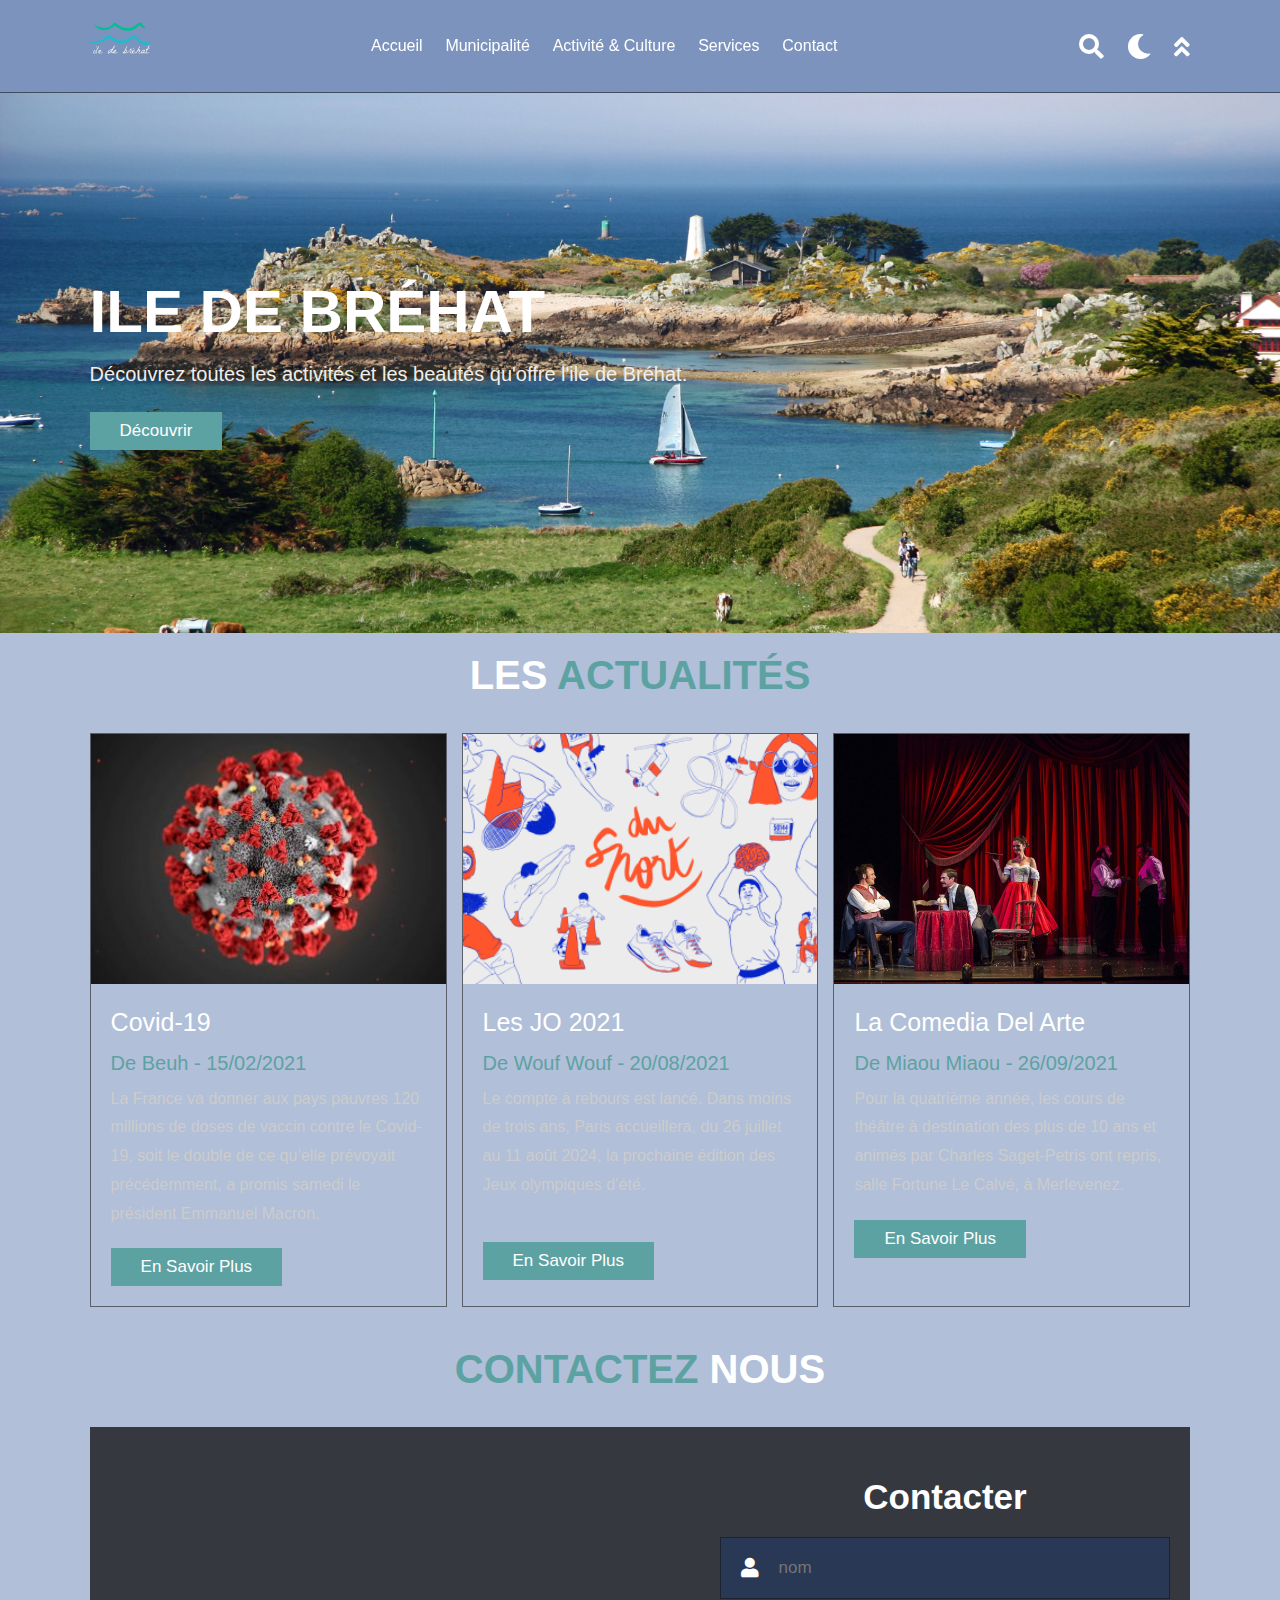
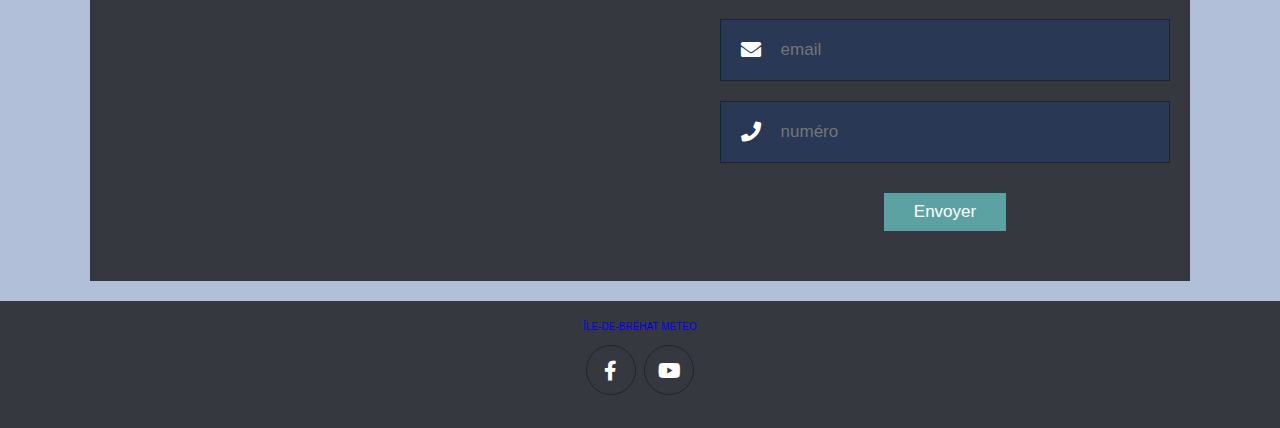
==== index.html @ 63521829 "Add files via upload" ====
<!DOCTYPE html>
<html lang="en">
<head>
    <meta charset="UTF-8">
    <meta http-equiv="X-UA-Compatible" content="IE=edge">
    <meta name="viewport" content="width=device-width, initial-scale=1.0">
    <title>Ile de Bréhat</title>

    <!-- font awesome cdn link  -->
    <link rel="stylesheet" href="https://cdnjs.cloudflare.com/ajax/libs/font-awesome/5.15.4/css/all.min.css">

    <!-- custom css file link  -->
    <link rel="stylesheet" href="css/style.css">

</head>
<body>
    
<!-- header section starts  -->

<header class="header">

    <a href="index.html" class="logo">
        <img src="images/logo3.png" alt="">
    </a>

    <nav class="navbar">
        <a href="index.html">Accueil</a>
        <a href="municipalites.html" >Municipalité</a>
        <a href="activites.html">Activité & Culture</a>
        <a href="services.html">Services</a>
        <!-- <a href="#review">review</a> -->
        <a href="index.html">contact</a>
        <!-- <a href="#blogs">blogs</a> -->
    </nav>

    <div class="icons">
        <div class="fas fa-search" id="search-btn"></div>
        <div class="fas fa-moon" id="moon-btn"></div>
        <div class="fas fa-angle-double-up" id="haut-btn"></div>
        <div class="fas fa-bars" id="menu-btn"></div>
    </div>

    <div class="search-form">
        <input type="search" id="search-box" placeholder="Rechercher">
        <label for="search-box" class="fas fa-search"></label>
    </div>


</header>

<!-- header section ends -->

<!-- home section starts  -->

<section class="home" id="home">

    <div class="content">
        <h3>Ile de Bréhat</h3>
        <p>Découvrez toutes les activités et les beautés qu'offre l'ile de Bréhat.</p>
        <a href="activites.html" class="btn">Découvrir</a>
    </div>

</section>

<!-- home section ends -->

<!-- review section starts  -->

<section class="article" id="article">

    <h1 class="heading"> les <span>actualités</span> </h1>

    <div class="box-container">

        <div class="box">
            <div class="image">
                <img src="images/covid.jpg" alt="">
            </div>
            <div class="content">
                <a href="#" class="title">Covid-19</a>
                <span>De beuh - 15/02/2021</span>
                <p>La France va donner aux pays pauvres 120 millions de doses de vaccin contre le Covid-19, soit le double de ce qu’elle prévoyait précédemment, a promis samedi le président Emmanuel Macron.</p>
                <a href="#" class="btn">En savoir plus</a>
            </div>
        </div>

        <div class="box">
            <div class="image">
                <img src="images/sport.png" alt="">
            </div>
            <div class="content">
                <a href="#" class="title">Les JO 2021</a>
                <span>De wouf wouf - 20/08/2021</span>
                <p>Le compte à rebours est lancé. Dans moins de trois ans, Paris accueillera, du 26 juillet au 11 août 2024, la prochaine édition des Jeux olympiques d’été.</p>
                <br></br>
                <a href="#" class="btn">En savoir plus</a>
            </div>
        </div>

        <div class="box">
            <div class="image">
                <img src="images/theatre.jpg" alt="">
            </div>
            <div class="content">
                <a href="#" class="title">La comedia del arte</a>
                <span>De miaou miaou - 26/09/2021</span>
                <p>Pour la quatrième année, les cours de théâtre à destination des plus de 10 ans et animés par Charles Saget-Petris ont repris, salle Fortune Le Calvé, à Merlevenez.</p>
                <a href="#" class="btn">En savoir plus</a>
            </div>
        </div>

    </div>

</section>

<!-- review section ends -->

<!-- contact section starts  -->

<section class="contact" id="contact">

    <h1 class="heading"> <span>contactez</span> nous </h1>

    <div class="row">

        <iframe src="https://www.google.com/maps/embed?pb=!1m14!1m8!1m3!1d42006.82214491764!2d-3.0434056!3d48.8500792!3m2!1i1024!2i768!4f13.1!3m3!1m2!1s0x48120ffd48454b05%3A0x40ca5cd36e639e0!2zw45sZS1kZS1CcsOpaGF0!5e0!3m2!1sen!2sfr!4v1632668068904!5m2!1sen!2sfr" width="600" height="450" style="border:0;" allowfullscreen="" loading="lazy"></iframe>
        
        <form action="">
            <h3>Contacter</h3>
            <div class="inputBox">
                <span class="fas fa-user"></span>
                <input type="text" placeholder="nom">
            </div>
            <div class="inputBox">
                <span class="fas fa-envelope"></span>
                <input type="email" placeholder="email">
            </div>
            <div class="inputBox">
                <span class="fas fa-phone"></span>
                <input type="number" placeholder="numéro">
            </div>
            <input type="submit" value="envoyer" class="btn">
        </form>

    </div>

</section>

<!-- contact section ends -->


<!-- footer section starts  -->

<!-- pied de page  -->
<section class="footer">

    <!-- Météo  -->
    <div class="meteo">
        <a class="weatherwidget-io" href="https://forecast7.com/fr/48d85n3d00/ile-de-brehat/" data-label_1="ÎLE-DE-BRÉHAT" data-label_2="METEO" data-theme="dark" >ÎLE-DE-BRÉHAT METEO</a>
            <script>
            !function(d,s,id){var js,fjs=d.getElementsByTagName(s)[0];if(!d.getElementById(id)){js=d.createElement(s);js.id=id;js.src='https://weatherwidget.io/js/widget.min.js';fjs.parentNode.insertBefore(js,fjs);}}(document,'script','weatherwidget-io-js');
            </script>
    </div>
<!-- connection  -->
    <div class="share">
        <a href="https://fr-fr.facebook.com/ile.de.brehat" class="fab fa-facebook-f"></a>
        <a href="https://www.youtube.com/channel/UCKjtJqq0QdIYhCIgUOmA36Q" class="fab fa-youtube"></a>
    </div>

</section>

<!-- footer section ends -->

<!-- custom js file link  -->
<script src="js/script.js"></script>
<script src="https://code.jquery.com/jquery-3.5.1.slim.min.js" integrity="sha384-DfXdz2htPH0lsSSs5nCTpuj/zy4C+OGpamoFVy38MVBnE+IbbVYUew+OrCXaRkfj" crossorigin="anonymous"></script>
<script src="https://cdn.jsdelivr.net/npm/bootstrap@4.5.3/dist/js/bootstrap.bundle.min.js" integrity="sha384-ho+j7jyWK8fNQe+A12Hb8AhRq26LrZ/JpcUGGOn+Y7RsweNrtN/tE3MoK7ZeZDyx" crossorigin="anonymous"></script>
    

</body>
</html>
---- css/style.css ----
@import url('https://fonts.googleapis.com/css2?family=Yaldevi:wght@500&display=swap');

:root{
    
    --main-color:rgb(93, 162, 162);
    --black:#0e0f0fc2;
    --bg:#0b388552;
    --border:.1rem solid rgba(19, 18, 18, 0.551);
}

*{
    font-family: 'Roboto', sans-serif;
    margin:0; padding:0;
    box-sizing: border-box;
    outline: none; border:none;
    text-decoration: none;
    text-transform: capitalize;
    transition: .2s linear;
}
*::selection{
    background-color: rgb(79, 133, 133);
    color: rgb(253, 251, 251);
}

html{
    font-size: 62.5%;
    overflow-x: hidden;
    scroll-padding-top: 9rem;
    scroll-behavior: smooth;
}

html::-webkit-scrollbar{
    width: .8rem;
}

html::-webkit-scrollbar-track{
    background: transparent;
}

html::-webkit-scrollbar-thumb{
    background: #fff;
    border-radius: 5rem;
}

body{
    background: var(--bg);
}

section{
    padding:2rem 7%;
}

.heading{
    text-align: center;
    color:#fff;
    text-transform: uppercase;
    padding-bottom: 3.5rem;
    font-size: 4rem;
}

.heading span{
    color:var(--main-color);
    text-transform: uppercase;
}

.btn{
    margin-top: 1rem;
    display: inline-block;
    padding:.9rem 3rem;
    font-size: 1.7rem;
    color:#fff;
    background: var(--main-color);
    cursor: pointer;
}

.btn:hover{
    letter-spacing: .2rem;
}

.header{
    background: var(--bg);
    display: flex;
    align-items: center;
    justify-content: space-between;
    padding:1.5rem 7%;
    border-bottom: var(--border);
    position: fixed;
    top:0; left: 0; right: 0;
    z-index: 1000;
}

.header .logo img{
    height: 6rem;
}

.header .navbar a{
    margin:0 1rem;
    font-size: 1.6rem;
    color:#fff;
}

.header .navbar a:hover{
    color:var(--main-color);
    border-bottom: .1rem solid var(--main-color);
    padding-bottom: .5rem;
}

.header .icons div{
    color:#fff;
    cursor: pointer;
    font-size: 2.5rem;
    margin-left: 2rem;
}

.header .icons div:hover{
    color:var(--main-color);
}

#menu-btn{
    display: none;
}

.header .search-form{
    position: absolute;
    top:115%; right: 7%;
    background: #fff;
    width: 50rem;
    height: 5rem;
    display: flex;
    align-items: center;
    transform: scaleY(0);
    transform-origin: top;
}

.header .search-form.active{
    transform: scaleY(1);
}

.header .search-form input{
    height: 100%;
    width: 100%;
    font-size: 1.6rem;
    color:var(--black);
    padding:1rem;
    text-transform: none;
}

.header .search-form label{
    cursor: pointer;
    font-size: 2.2rem;
    margin-right: 1.5rem;
    color:var(--black);
}

.header .search-form label:hover{
    color:var(--main-color);
}

.header .cart-items-container{
    position: absolute;
    top:100%; right: -100%;
    height: calc(100vh - 9.5rem);
    width: 35rem;
    background: #fff;
    padding:0 1.5rem;
}

.header .cart-items-container.active{
    right: 0;
}

.header .cart-items-container .cart-item{
    position: relative;
    margin:2rem 0;
    display: flex;
    align-items: center;
    gap:1.5rem;
}

.header .cart-items-container .cart-item .fa-times{
    position: absolute;
    top:1rem; right: 1rem;
    font-size: 2rem;
    cursor: pointer;
    color: var(--black);
}

.header .cart-items-container .cart-item .fa-times:hover{
    color:var(--main-color);
}

.header .cart-items-container .cart-item img{
    height: 7rem;
}

.header .cart-items-container .cart-item .content h3{
    font-size: 2rem;
    color:var(--black);
    padding-bottom: .5rem;
}

.header .cart-items-container .cart-item .content .price{
    font-size: 1.5rem;
    color:var(--main-color);
}

.header .cart-items-container .btn{
    width: 100%;
    text-align: center;
}

.home{
    margin-top: 93px;
    min-height: 30vh;
    height: auto;
    min-height: 60vh;
    display: flex;
    align-items: center;
    background:url(../images/menu.jfif) no-repeat;
    background-size: cover;
    background-position: center;
}

.home .content{
    max-width: 60rem;
}

.home .content h3{
    font-size: 6rem;
    text-transform: uppercase;
    color:#fff;
}

.home .content p{
    font-size: 2rem;
    font-weight: lighter;
    line-height: 1.8;
    padding:1rem 0;
    color:#eee;
    text-transform: none;
}

.article .box-container{
    display: grid;
    grid-template-columns: repeat(auto-fit, minmax(30rem, 1fr));
    gap:1.5rem;
}

.article .box-container .box{
    border:var(--border);    
}

.article .box-container .box .image{
    height: 25rem;
    overflow:hidden;
    width: 100%;
}

.article .box-container .box .image img{
    height: 100%;
    object-fit: cover;
    width: 100%;
}

.article .box-container .box:hover .image img{
    transform: scale(1.2);
}

.article .box-container .box .content{
    padding:2rem;
}

.article .box-container .box .content .title{
    font-size: 2.5rem;
    line-height: 1.5;
    color:#fff;
}
.article .box-container .box .content .title::selection{
background-color: rgb(79, 133, 133);
color: rgb(253, 251, 251);
}

.article .box-container .box .content .title:hover{
    color:var(--main-color);
}

.article .box-container .box .content span{
    color:var(--main-color);
    display: block;
    padding-top: 1rem;
    font-size: 2rem;
}
.article .box-container .box .content span::selection{
    background-color: rgb(79, 133, 133);
    color: rgb(253, 251, 251);
    } 
    
.article .box-container .box .content p{
    font-size: 1.6rem;
    line-height: 1.8;
    color:#ccc;
    padding:1rem 0;
    text-transform: none;
}
.article .box-container .box .content p::selection{
    background-color: rgb(79, 133, 133);
    color: rgb(253, 251, 251);
    } 

.contact .row{
    display: flex;
    background:var(--black);
    flex-wrap: wrap;
    gap:1rem;
}

.contact .row .map{
    flex:1 1 45rem;
    width: 100%;
    object-fit: cover;
}

.contact .row form{
    flex:1 1 45rem;
    padding:5rem 2rem;
    text-align: center;
}

.contact .row form h3{
    text-transform: none;
    font-size: 3.5rem;
    color:#fff;
}

.contact .row form .inputBox{
    display: flex;
    align-items: center;
    margin-top: 2rem;
    margin-bottom: 2rem;
    background:var(--bg);
    border:var(--border);
}

.contact .row form .inputBox span{
    color:#fff;
    font-size: 2rem;
    padding-left: 2rem;
}

.contact .row form .inputBox input{
    width: 100%;
    padding:2rem;
    font-size: 1.7rem;
    color:#fff;
    text-transform: none;
    background:none;
}



.footer{
    background:var(--black);
    text-align: center;
}

.footer .share{
    padding:1rem 0;
}

.footer .share a{
    height: 5rem;
    width: 5rem;
    line-height: 5rem;
    font-size: 2rem;
    color:#fff;
    border:var(--border);
    margin:.3rem;
    border-radius: 50%;
}

.footer .share a:hover{
    background-color: var(--main-color);
}

.footer .links{
    display: flex;
    justify-content: center;
    flex-wrap: wrap;
    padding:2rem 0;
    gap:1rem;
}

.footer .links a{
    padding:.7rem 2rem;
    color:#fff;
    border:var(--border);
    font-size: 2rem;
}

.footer .links a:hover{
    background:var(--main-color);
}

.footer .credit{
    font-size: 2rem;
    color:#fff;
    font-weight: lighter;
    padding:1.5rem;
}

.footer .credit span{
    color:var(--main-color);
}

.services .box-container .box{
    flex-wrap: wrap;
   
  
}
.services .box-container{
    display: grid;
    grid-template-columns: repeat(auto-fit, minmax(30rem, 1fr));
    gap:1.5rem;
}

.services .box-container .box{
    border:var(--border);    
}

.services .box-container .box .image{
    height: 25rem;
    overflow:hidden;
    width: 100%;
}

.services .box-container .box .image img{
    height: 100%;
    object-fit: cover;
    width: 100%;
}

.services .box-container .box:hover .image img{
    transform: scale(1.2);
}

.services .box-container .box .content{
    padding:2rem;
}
.services .box-container .box .content::selection{
    background-color: rgb(79, 133, 133);
    color: rgb(253, 251, 251);
    } 

.services .box-container .box .content .title{
    font-size: 2.5rem;
    line-height: 1.5;
    color:#fff;
}
.services .box-container .box .content .title::selection{
background-color: rgb(79, 133, 133);
color: rgb(253, 251, 251);
}

.services .box-container .box .content .title:hover{
    color:var(--main-color);
}

.services .box-container .box .content span{
    color:var(--main-color);
    display: block;
    padding-top: 1rem;
    font-size: 2rem;
}
.services .box-container .box .content span::selection{
    background-color: rgb(79, 133, 133);
    color: rgb(253, 251, 251);
    } 
    
.services .box-container .box .content p1{
    font-size: 1.6rem;
    line-height: 1.8;
    color:rgb(115, 114, 114);
    padding:1rem 0;
    text-transform: none;
}
.services .box-container .box .content p1::selection{
    background-color: rgb(79, 133, 133);
    color: rgb(253, 251, 251);
    } 
    .services .box-container .box .content p2::selection{
        background-color: rgb(79, 133, 133);
        color: rgb(253, 251, 251);
        } 
.services .box-container .box .content p2{
    font-size: 1.6rem;
    line-height: 1.8;
    color:rgb(115, 114, 114);
    padding:1rem 0;
    text-transform: none;
}
.services .box-container .box .content p1:hover{
    color:rgb(53, 110, 191);
}
.services .box-container .box .content p2:hover{
    color:rgb(155, 78, 78);
}
.services .box-container .box .content p::selection{
    background-color: rgb(79, 133, 133);
    color: rgb(253, 251, 251);
    } 











/* media queries  */
@media (max-width:991px){

    html{
        font-size: 55%;
    }

    .header{
        padding:1.5rem 2rem;
    }

    section{
        padding:2rem;
    }

}

@media (max-width:768px){

    #menu-btn{
        display: inline-block;
    }

    .header .navbar{
        position: absolute;
        top:100%; right: -100%;
        background: #fff;
        width: 30rem;
        height: calc(100vh - 9.5rem);
    }

    .header .navbar.active{
        right:0;
    }

    .header .navbar a{
        color:var(--black);
        display: block;
        margin:1.5rem;
        padding:.5rem;
        font-size: 2rem;
    }

    .header .search-form{
        width: 90%;
        right: 2rem;
    }

    .home{
        background-position: left;
        justify-content: center;
        text-align: center;
    }

    .home .content h3{
        font-size: 4.5rem;
    }

    .home .content p{
        font-size: 1.5rem;
    }

}

@media (max-width:450px){

    html{
        font-size: 50%;
    }

}
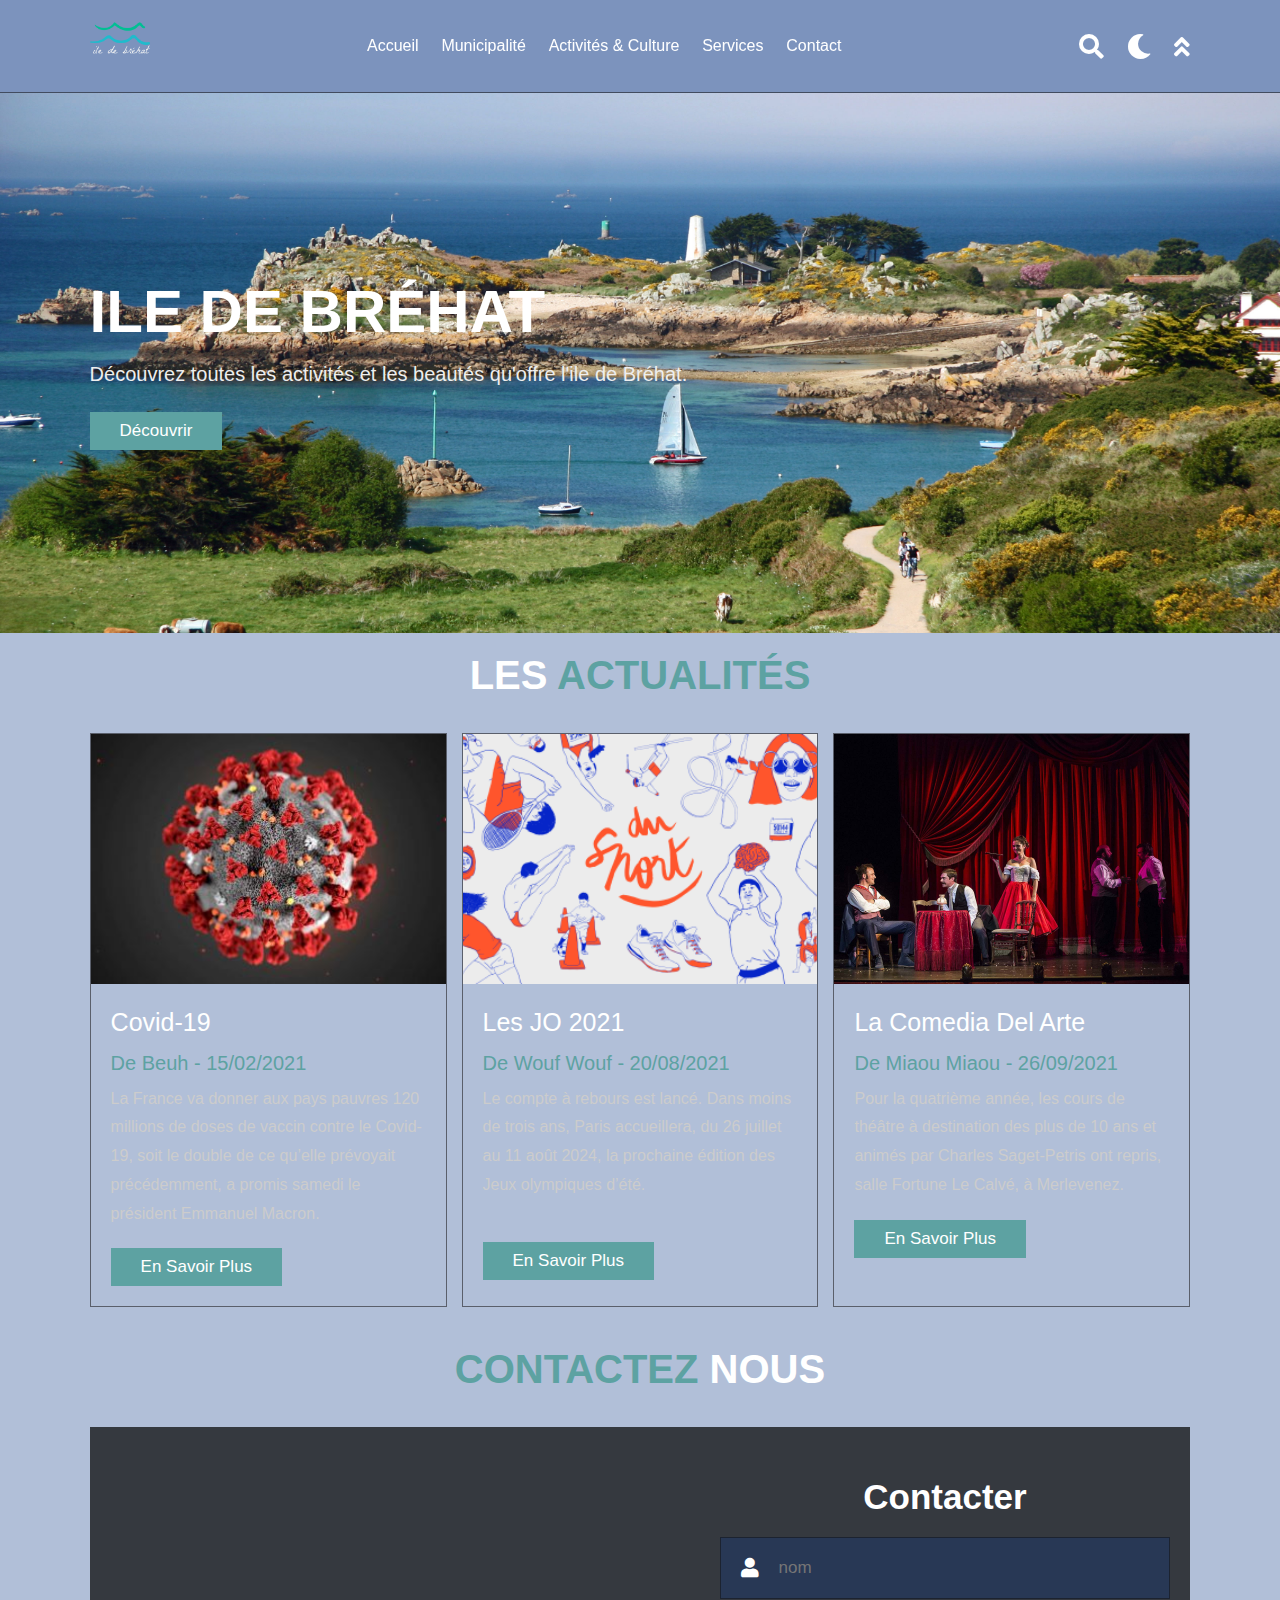
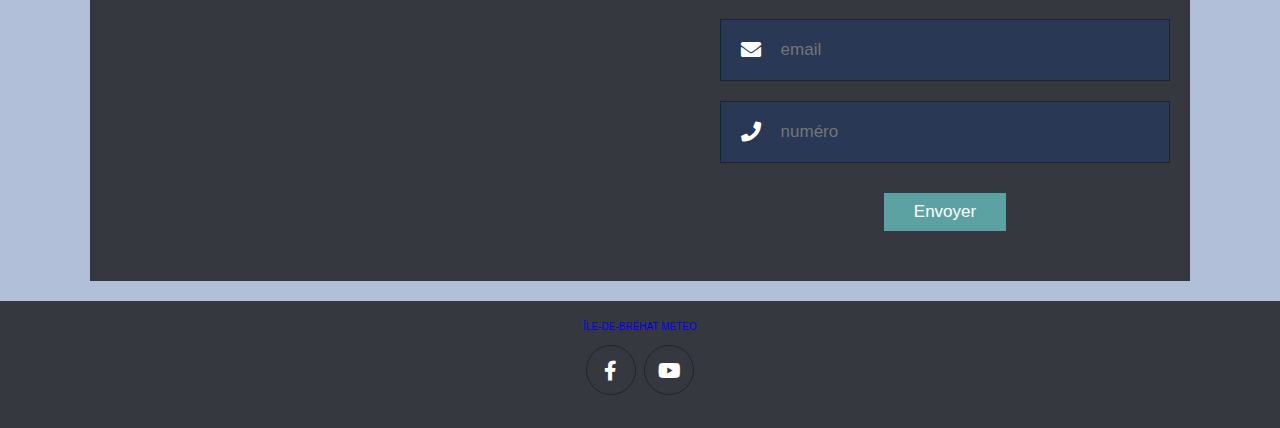
==== commit dba4bb50: "Update index.html" ====
--- a/index.html
+++ b/index.html
@@ -26,7 +26,7 @@
     <nav class="navbar">
         <a href="index.html">Accueil</a>
         <a href="municipalites.html" >Municipalité</a>
-        <a href="activites.html">Activité & Culture</a>
+        <a href="activites.html">Activités & Culture</a>
         <a href="services.html">Services</a>
         <!-- <a href="#review">review</a> -->
         <a href="index.html">contact</a>
@@ -178,4 +178,4 @@
     
 
 </body>
-</html>+</html>
--- a/css/style.css
+++ b/css/style.css
@@ -508,10 +508,154 @@
     background-color: rgb(79, 133, 133);
     color: rgb(253, 251, 251);
     } 
-
-
-
-
+.homeServ{
+        margin-top: 75px;
+        height: auto;
+        min-height: 55vh;
+        display: flex;
+        align-items: center;
+        background:url(../images/serv.jpg) no-repeat;
+        background-size: cover;
+        background-position: center;
+    } 
+    
+    .homeServ{
+        height: 10px;
+        background-position: left;
+        justify-content: center;
+        text-align: center;
+    }
+    
+    .homeServ .content h3{
+        height: 70px;
+        font-size: 5.5rem;
+        color: white;
+    }
+    .homeServ .content h3{
+        height: 70px;
+        font-size: 5.5rem;
+        color: white;
+    }
+
+    .homeServ .content h3::selection{
+        background-color: rgb(79, 133, 133);
+        color: rgb(253, 251, 251);
+        }
+    
+    .homeServ .content p::selection{
+        background-color: rgb(79, 133, 133);
+        color: rgb(253, 251, 251);
+        }
+    .homeServ .content p{
+        text-transform: none;
+        font-size: 2.5rem;
+        color: rgba(255, 255, 255, 0.973);
+    }
+    
+    .homeServ .content .chemin{
+        font-size: 1.75rem;
+    }
+    
+    .homeServ .content .chemin a{
+        color: white;
+        font-size: 1.75rem;
+    }
+
+    .homeAct{
+        margin-top: 75px;
+        height: auto;
+        min-height: 55vh;
+        display: flex;
+        align-items: center;
+        background:url(../images/accro.jpg) no-repeat;
+        background-size: cover;
+        background-position: center;
+    } 
+    
+    .homeAct{
+        height: 10px;
+        background-position: left;
+        justify-content: center;
+        text-align: center;
+    }
+    
+    .homeAct .content h3{
+        color: white;
+        height: 70px;
+        font-size: 5.5rem;
+    }
+    .homeAct .content h3::selection{
+        background-color: rgb(85, 96, 96);
+        color: rgb(253, 251, 251);
+        }
+    
+    .homeAct .content p{
+        color: white;
+        text-transform: none;
+        font-size: 2.5rem;
+    }
+    .homeAct .content p::selection{
+        background-color: rgb(79, 133, 133);
+        color: rgb(253, 251, 251);
+        }
+    
+    .homeAct .content .chemin{
+        font-size: 1.75rem;
+    }
+    
+    .homeAct .content .chemin a{
+        color: white;
+        font-size: 1.75rem;
+    }
+
+
+.homeMuni{
+    margin-top: 93px;
+    min-height: 30vh;
+    height: auto;
+    min-height: 60vh;
+    display: flex;
+    align-items: center;
+    background:url(../images/banner\ 2.jpeg) no-repeat;
+    background-size: cover;
+    background-position: center;
+} 
+
+.homeMuni{
+    height: 10px;
+    background-position: left;
+    justify-content: center;
+    text-align: center;
+}
+
+.homeMuni .content h3{
+    height: 70px;
+    font-size: 5.5rem;
+}
+.homeMuni .content h3::selection{
+    background-color: rgb(79, 133, 133);
+    color: rgb(253, 251, 251);
+    }
+
+.homeMuni .content p{
+    text-transform: none;
+    font-size: 2.5rem;
+}
+.homeMuni .content p::selection{
+    background-color: rgb(79, 133, 133);
+    color: rgb(253, 251, 251);
+    }
+
+  
+.homeMuni .content .chemin{
+    font-size: 1.75rem;
+    color:white;
+}
+
+.homeMuni .content .chemin a{
+    color: white;
+    font-size: 1.75rem;
+}
 
 
 
@@ -589,4 +733,4 @@
         font-size: 50%;
     }
 
-}+}
